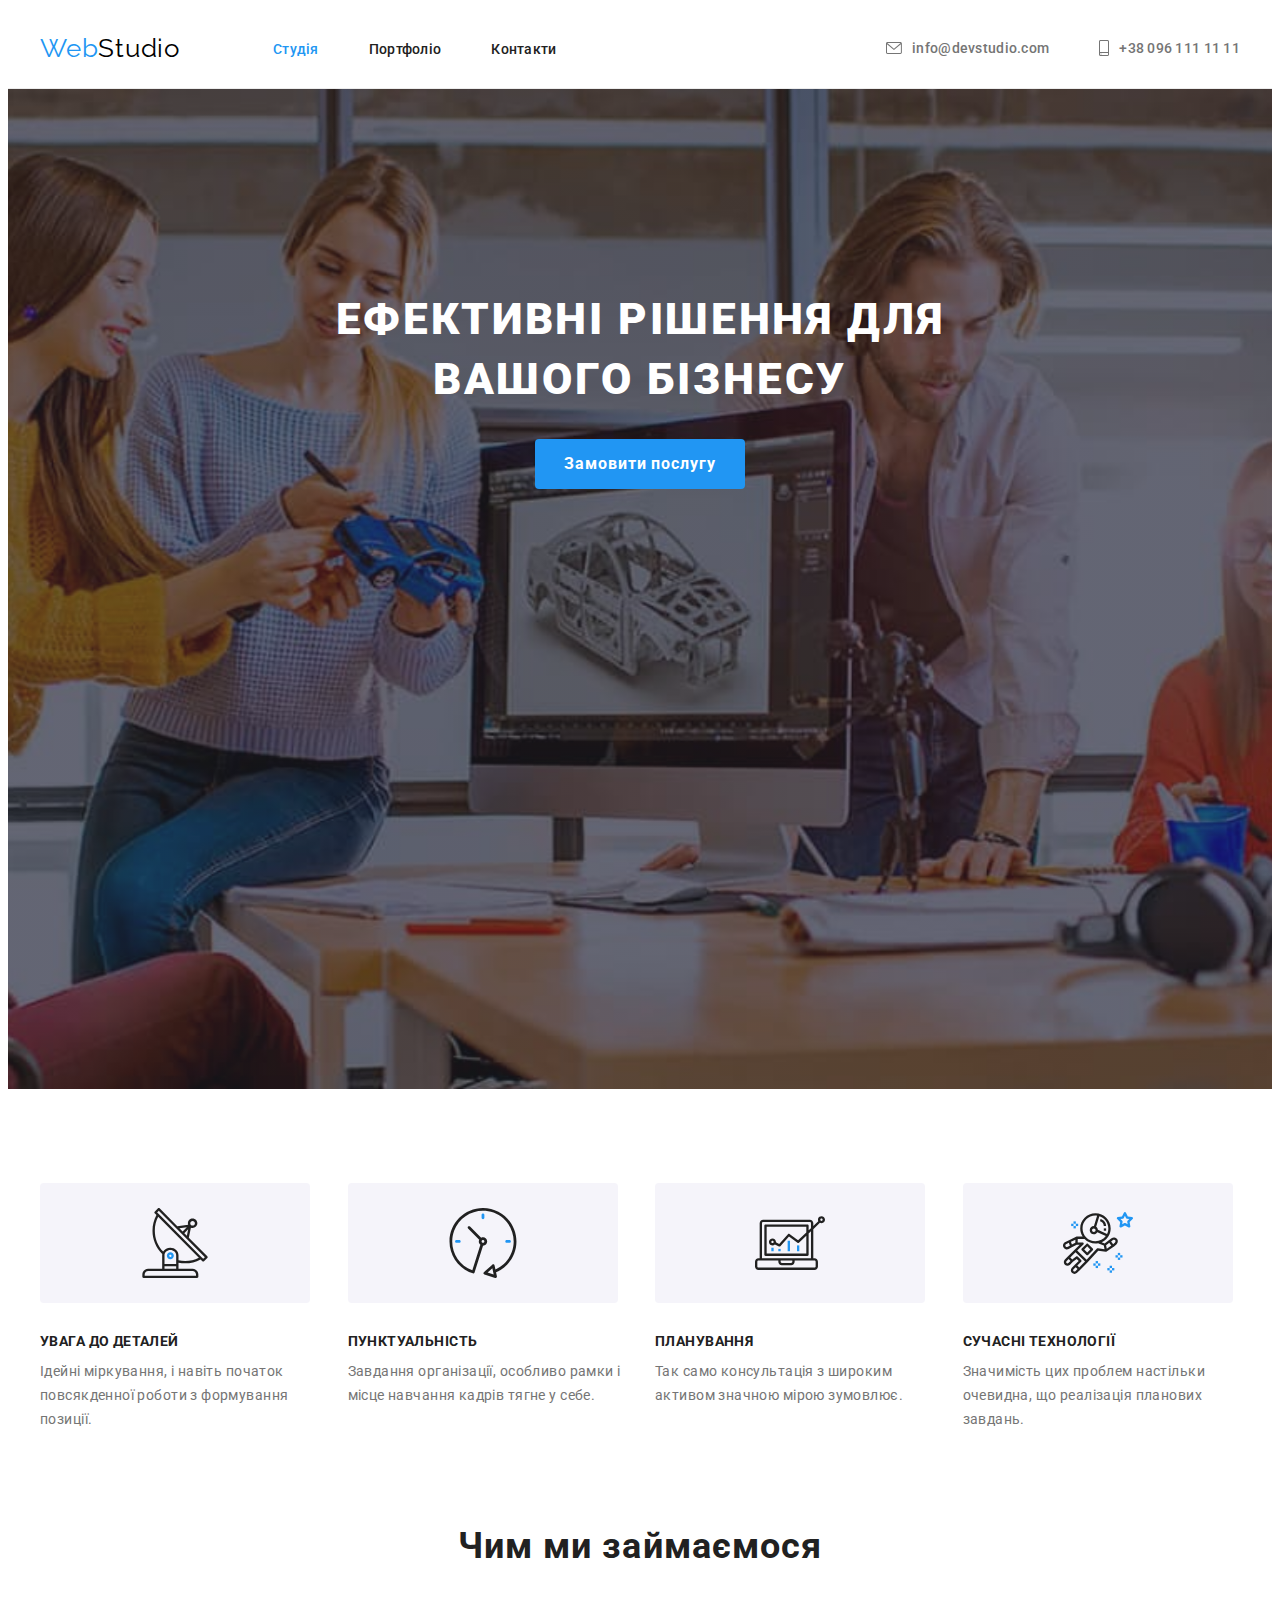
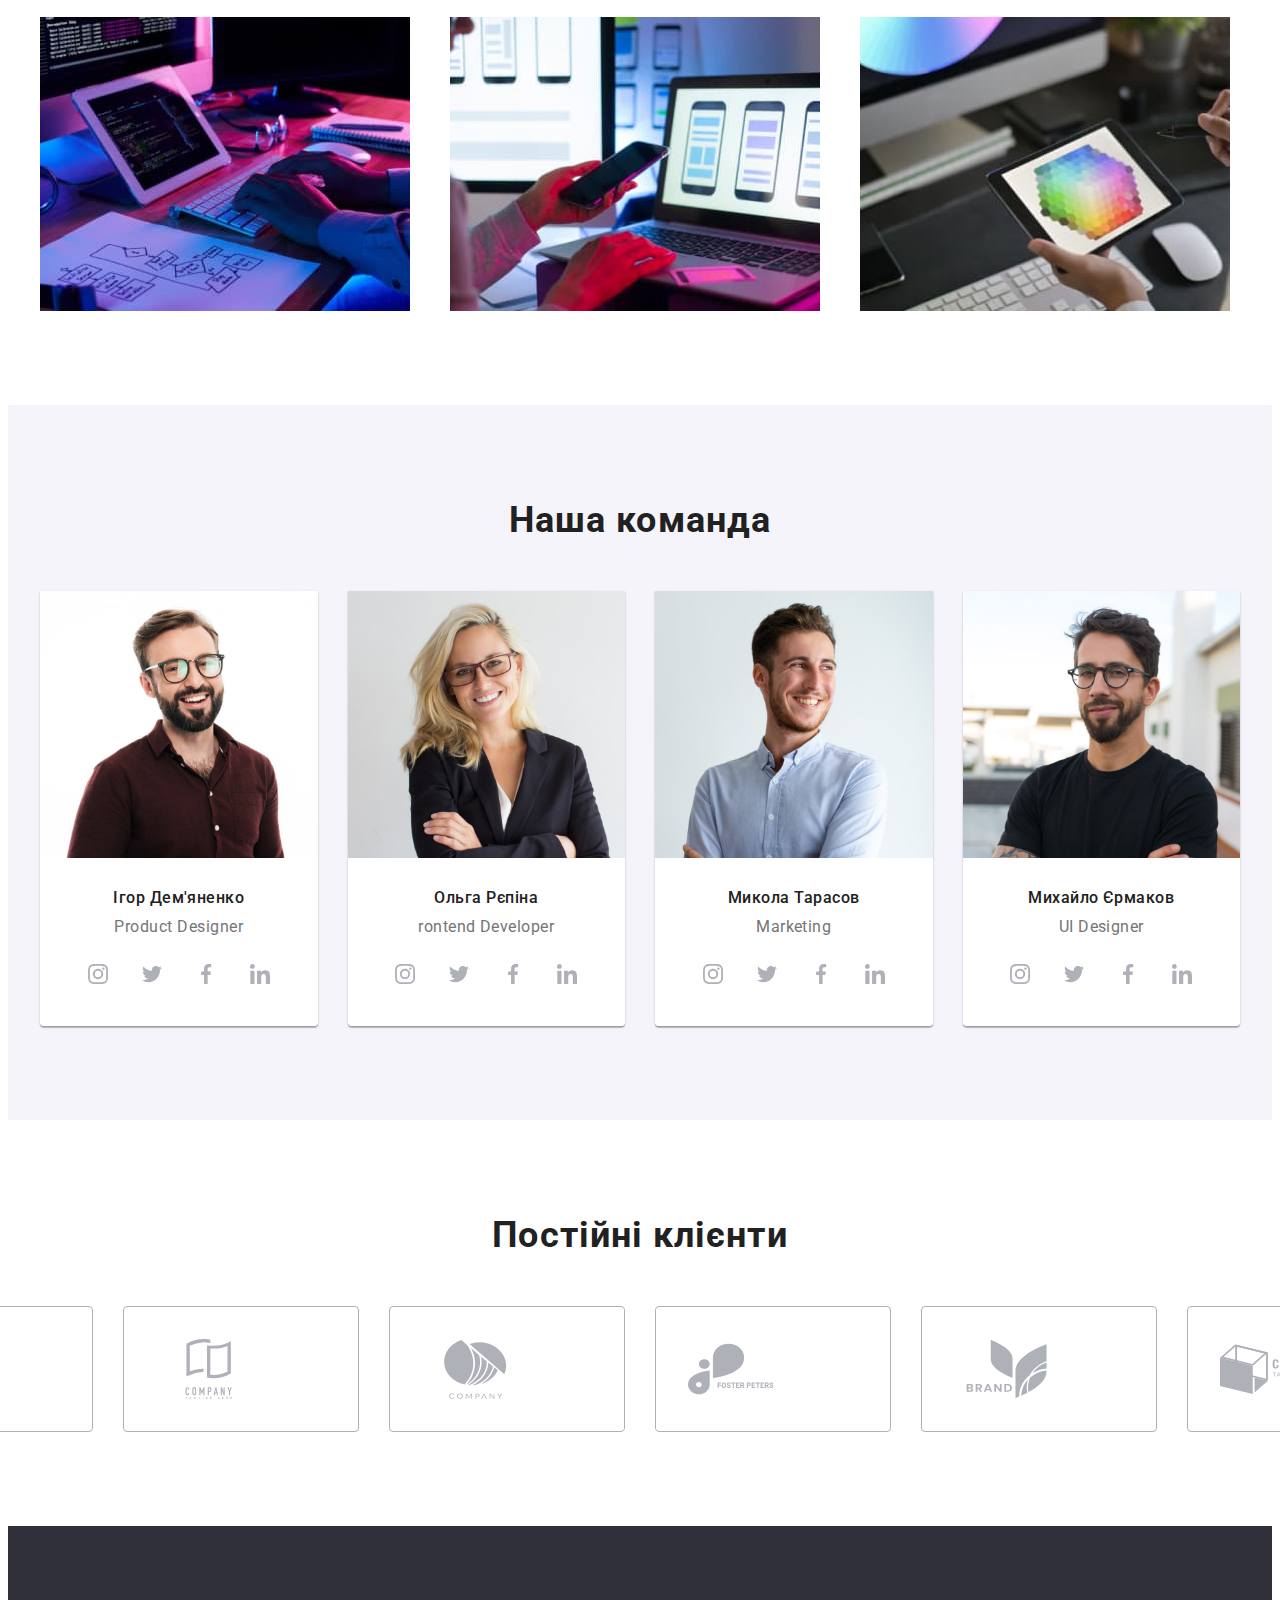
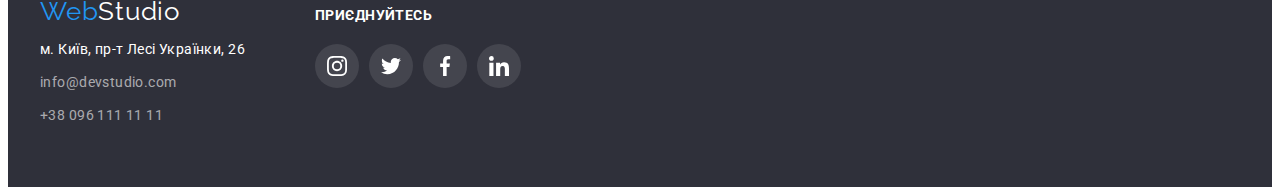
==== index.html @ 48b32992 "Копіювання 4 роботи" ====
<!DOCTYPE html>
<html lang="uk">
<head>
    <meta charset="UTF-8">
    <meta http-equiv="X-UA-Compatible" content="IE=edge">
    <meta name="viewport" content="width=device-width, initial-scale=1.0">
    <title>goit-markup-hw-01</title>
    <link rel="preconnect" href="https://fonts.googleapis.com">
    <link rel="preconnect" href="https://fonts.gstatic.com" crossorigin>
    <link href="https://fonts.googleapis.com/css2?family=Raleway:wght@700&family=Roboto:wght@400;500;700;900&display=swap"
        rel="stylesheet">
    <link rel="stylesheet" href="https://cdnjs.cloudflare.com/ajax/libs/modern-normalize/1.1.0/modern-normalize.min.css"
        integrity="sha512-wpPYUAdjBVSE4KJnH1VR1HeZfpl1ub8YT/NKx4PuQ5NmX2tKuGu6U/JRp5y+Y8XG2tV+wKQpNHVUX03MfMFn9Q=="
        crossorigin="anonymous" referrerpolicy="no-referrer" />
    <link rel="stylesheet" href="./css/styles.css" />
</head>
<body>
    <header class="header">
        <div class="container header-container">
            <a href="./index.html" class="logo-link link"><span class="web">Web</span>Studio</a>
            <nav class="navigation">
                <ul class="header-nav ul">
                    <li class="header-nav-list">
                        <a href="./index.html" class="nav-link link current">Студія</a></li>
                    <li class="header-nav-list">
                        <a href="./portfolio.html" class="nav-link link ">Портфоліо</a></li>
                    <li class="header-nav-list">
                        <a href="#"class="nav-link link">Контакти</a></li>
                </ul>
            </nav>
                <ul class="header-contacts ul">
                    <li class="header-contacts-list">
                        <a href=" mailto:info@devstudio.com" class="header-mail link">
                            <svg class="icon-mail" width="16" height="12" >
                                <use href="./images/icons.svg#icon-envelope"></use>
                            </svg>
                        info@devstudio.com
                        </a>
                    </li>
                    <li class="header-contacts-list">
                        <a href=" tel:+380961111111" class="header-tel link">
                            <svg class="icon-tel" width="10" height="16">
                                <use href="./images/icons.svg#icon-smartphone"></use>
                            </svg>
                        +38 096 111 11 11
                        </a>
                    </li>
                </ul>
        </div>
    </header>
<main>
    <section class="section hero">
            <div class="container section-container">
                <h1 class="section-title">Ефективні рішення для <br/> вашого бізнесу</h1>
                <button type="button" class="section-btn btn">Замовити послугу</button>
            </section>
    <section class="about section">
            <div class="container about-container">
                <ul class="about-list ul" >
                    <li  class="about-list-item icon-antena">
                        <h3 class="about-title">УВАГА ДО ДЕТАЛЕЙ</h3>
                        <p class="about-sutitle">Ідейні міркування, і навіть початок повсякденної роботи з формування позиції.</p>
                    </li>
                    <li class="about-list-item icon-clock"> 
                        <h3 class="about-title">ПУНКТУАЛЬНІСТЬ</h3>
                        <p class="about-sutitle">Завдання організації, особливо рамки і місце навчання кадрів тягне у себе.</p>
                    </li>
                    <li class="about-list-item icon-diagrama">
                        <h3 class="about-title">ПЛАНУВАННЯ</h3>
                        <p class="about-sutitle">Так само консультація з широким активом значною мірою зумовлює.</p>
                    </li>
                    <li class="about-list-item icon-astronaut">
                        <h3 class="about-title">СУЧАСНІ ТЕХНОЛОГІЇ</h3>
                        <p class="about-sutitle">Значимість цих проблем настільки очевидна, що реалізація планових завдань.</p>
                    </li>
                </ul>
            </div>
    </section>
    <section class="aside ">
        <div class="container aside-container">
            <h3 class="aside-title">Чим ми займаємося</h3>
            <ul class="aside-list ul">
                <li class="aside-list-item">
                     <img src="./images/img1.jpg" alt="чоловік набирає код" width="370">
                </li>
                <li class="aside-list-item">
                    <img src="./images/img2.jpg" alt="жінка тримає в руках телефон та працює на комп'ютері" width="370">
                </li>
                <li class="aside-list-item">
                    <img src="./images/img3.jpg" alt="планшет на якому зображена діаграма" width="370">
                </li>
            </ul>
        </div>
    </section>
    <section class="team section">
        <div class="container team-container">
            <h2 class="aside-title">Наша команда</h2>
            <ul class="team-list ul">
                <li class="team-item">
                    <img src="./images/igor.jpg" alt="чоловік з бородою в окулярах" width="370">
                    <div class="team-project">
                        <h3 class="team-item-title">Ігор Дем'яненко</h3>
                        <p class="team-item-sutitle">Product Designer</p>
                        <ul class="team-social-list">
                            <li class="social-list-item">
                                <a class="social-list-link"  href="#">
                                    <svg class="team-social-icon" width="20" height="20">
                                        <use href="./images/icons.svg#icon-instagram-2"></use>
                                    </svg>
                                </a>
                            </li>
                            <li class="social-list-item">
                                <a class="social-list-link" href="#">
                                    <svg class="team-social-icon" width="20" height="20">
                                        <use href="./images/icons.svg#icon-twitter-1"></use>
                                    </svg>
                                </a>
                            </li>
                            <li class="social-list-item">
                                <a class="social-list-link" href="#">
                                    <svg class="team-social-icon" width="20" height="20">
                                        <use href="./images/icons.svg#icon-facebook-1"></use>
                                    </svg>
                                </a>
                            </li>
                            <li class="social-list-item">
                                <a class="social-list-link" href="#">
                                    <svg class="team-social-icon" width="20" height="20">
                                        <use href="./images/icons.svg#icon-linkedin-1"></use>
                                    </svg>
                                </a>
                            </li>
                        </ul>
                    </div>
                </li>
                <li class="team-item">
                    <img src="./images/olga.jpg" alt="жінка в окулярах" width="370">
                    <div class="team-project">
                        <h3 class="team-item-title">Ольга Рєпіна</h3>
                        <p class="team-item-sutitle">rontend Developer</p>
                        <ul class="team-social-list">
                            <li class="social-list-item">
                                <a class="social-list-link" href="#">
                                    <svg class="team-social-icon" width="20" height="20">
                                        <use href="./images/icons.svg#icon-instagram-2"></use>
                                    </svg>
                                </a>
                            </li>
                            <li class="social-list-item">
                                <a class="social-list-link" href="#">
                                    <svg class="team-social-icon" width="20" height="20">
                                        <use href="./images/icons.svg#icon-twitter-1"></use>
                                    </svg>
                                </a>
                            </li>
                            <li class="social-list-item">
                                <a class="social-list-link" href="#">
                                    <svg class="team-social-icon" width="20" height="20">
                                        <use href="./images/icons.svg#icon-facebook-1"></use>
                                    </svg>
                                </a>
                            </li>
                            <li class="social-list-item">
                                <a class="social-list-link" href="#">
                                    <svg class="team-social-icon" width="20" height="20">
                                        <use href="./images/icons.svg#icon-linkedin-1"></use>
                                    </svg>
                                </a>
                            </li>
                        </ul>
                    </div>
                </li>
                <li class="team-item">
                    <img src="./images/mykola.jpg" alt="чоловік в світлій рубашці" width="370">
                    <div class="team-project">
                        <h3 class="team-item-title">Микола Тарасов</h3>
                        <p class="team-item-sutitle">Marketing</p>
                        <ul class="team-social-list">
                            <li class="social-list-item">
                                <a class="social-list-link" href="#">
                                    <svg class="team-social-icon" width="20" height="20">
                                        <use href="./images/icons.svg#icon-instagram-2"></use>
                                    </svg>
                                </a>
                            </li>
                            <li class="social-list-item">
                                <a class="social-list-link" href="#">
                                    <svg class="team-social-icon" width="20" height="20">
                                        <use href="./images/icons.svg#icon-twitter-1"></use>
                                    </svg>
                                </a>
                            </li>
                            <li class="social-list-item">
                                <a class="social-list-link" href="#">
                                    <svg class="team-social-icon" width="20" height="20">
                                        <use href="./images/icons.svg#icon-facebook-1"></use>
                                    </svg>
                                </a>
                            </li>
                            <li class="social-list-item">
                                <a class="social-list-link" href="#">
                                    <svg class="team-social-icon" width="20" height="20">
                                        <use href="./images/icons.svg#icon-linkedin-1"></use>
                                    </svg>
                                </a>
                            </li>
                        </ul>
                    </div>
                </li>
                <li class="team-item">
                    <img src="./images/myhailo.jpg" alt="чоловік в темній футболціз бородою в окулярах" width="370">
                    <div class="team-project">
                        <h3 class="team-item-title">Михайло Єрмаков</h3>
                        <p class="team-item-sutitle">UI Designer</p>
                        <ul class="team-social-list">
                            <li class="social-list-item">
                                <a class="social-list-link" href="#">
                                    <svg class="team-social-icon" width="20" height="20">
                                        <use href="./images/icons.svg#icon-instagram-2"></use>
                                    </svg>
                                </a>
                            </li>
                            <li class="social-list-item">
                                <a class="social-list-link" href="#">
                                    <svg class="team-social-icon" width="20" height="20">
                                        <use href="./images/icons.svg#icon-twitter-1"></use>
                                    </svg>
                                </a>
                            </li>
                            <li class="social-list-item">
                                <a class="social-list-link" href="#">
                                    <svg class="team-social-icon" width="20" height="20">
                                        <use href="./images/icons.svg#icon-facebook-1"></use>
                                    </svg>
                                </a>
                            </li>
                            <li class="social-list-item">
                                <a class="social-list-link" href="#">
                                    <svg class="team-social-icon" width="20" height="20">
                                        <use href="./images/icons.svg#icon-linkedin-1"></use>
                                    </svg>
                                </a>
                            </li>
                        </ul>
                    </div>
                </li>
            </ul>
        </div>
    </section>
    <section class="clients section">
        <div class="container clients-container">
            <h2 class="clients-title aside-title">Постійні клієнти</h2>
            <ul class="clients-list ul">
                <li class="clients-list-item">
                    <a class="clients-link" href="#">
                        <svg class="clients-icon" width="106" height="60">
                            <use href="./images/icons.svg#icon-client1"></use>
                        </svg>
                    </a>
                </li>
                <li class="clients-list-item">
                    <a class="clients-link" href="#">
                        <svg class="clients-icon" width="106" height="60">
                            <use href="./images/icons.svg#icon-client2"></use>
                        </svg>
                    </a>
                </li>
                <li class="clients-list-item">
                    <a class="clients-link" href="#">
                        <svg class="clients-icon" width="106" height="60">
                            <use href="./images/icons.svg#icon-client3"></use>
                        </svg>
                    </a>
                </li>
                <li class="clients-list-item">
                    <a class="clients-link" href="#">
                        <svg class="clients-icon" width="106" height="60">
                            <use href="./images/icons.svg#icon-client4"></use>
                        </svg>
                    </a>
                </li>
                <li class="clients-list-item">
                    <a class="clients-link" href="#">
                        <svg class="clients-icon" width="106" height="60">
                            <use href="./images/icons.svg#icon-client5"></use>
                        </svg>
                    </a>
                </li>
                <li class="clients-list-item">
                    <a class="clients-link" href="#">
                        <svg class="clients-icon" width="106" height="60">
                            <use href="./images/icons.svg#icon-client6"></use>
                        </svg>
                    </a>
                </li>
            </ul>
        </div>
    </section>
    </main>
    <footer class="footer ">
        <div class="container">
            <div class="footer-container">
                <a href="./index.html" class="logo-footer-link link"><span class="web">Web</span>Studio</a>
                    <address class="address">
                        <ul class="address-list ul">
                            <li class="address-list-item">
                                <a class="address-link link" href="https://goo.gl/maps/7Ttrmz1NtePC2R1u5" target="_blank" rel="nooper noreffere">м. Київ, пр-т Лесі Українки, 26</a>
                            </li>
                            <li class="address-list-item">
                                <a class="contact-link link" href="mailto:info@devstudio.com">info@devstudio.com</a>
                            </li>
                            <li class="address-list-item">
                                <a class="contact-link link" href="tel:+380961111111">+38 096 111 11 11</a>
                            </li>
                        </ul> 
                    </address> 
            </div>
            <div class="footer-social-container">
                <span class="footer-title">ПРИЄДНУЙТЕСЬ</span>
                <ul class="footer-social-list">
                    <li class="footer-list-item">
                        <a class="footer-social-link" href="#">
                            <svg class="team-social-icon" width="20" height="20">
                                <use href="./images/icons.svg#icon-instagram-2"></use>
                            </svg>
                        </a>
                    </li>
                    <li class="footer-list-item">
                        <a class="footer-social-link" href="#">
                            <svg class="team-social-icon" width="20" height="20">
                                <use href="./images/icons.svg#icon-twitter-1"></use>
                            </svg>
                        </a>
                    </li>
                    <li class="footer-list-item">
                        <a class="footer-social-link" href="#">
                            <svg class="team-social-icon" width="20" height="20">
                                <use href="./images/icons.svg#icon-facebook-1"></use>
                            </svg>
                        </a>
                    </li>
                    <li class="footer-list-item">
                        <a class="footer-social-link" href="#">
                            <svg class="team-social-icon" width="20" height="20">
                                <use href="./images/icons.svg#icon-linkedin-1"></use>
                            </svg>
                        </a>
                    </li>
                </ul>
            </div>
        </div>
    </footer>
</body>
</html>
---- css/styles.css ----
body{
    font-family: 'Raleway', sans-serif;
    font-family: 'Roboto', sans-serif;
    background-color: var(--white);
    color: var(--main-text-color);
}
:root { 
--main-text-color: #212121;
--secondary-text-color: #757575;
--accent: #2196F3;
--white: #ffffff; 
--black: #000000;
--team-section-color:#F5F4FA;
--section-color: #2F303A;
--btn-color: #F5F4FA;
--footer-background-color:#2F303A;
--border-project-color: #EEEEEE;
--border-header:#ECECEC;
--soc-link-team: #AFB1B8;
}

h1,
h2,
h3,
h4,
h5,
h6, 
p{
  margin: 0;
}

ul{
  list-style: none;
  margin: 0;
  padding: 0;
}

address{
  font-style: normal;
}

.container {
width: 1200px;
padding-left: 15px;
padding-right: 15px;
margin: 0 auto;
}

img {
  display: block;
  max-width: 100%;
  height: auto;
}

.section {
  padding: 94px 0;
}

/* studio styles */
/* ------------------------header styles------------------------------ */

.header{
background: var(--white);
border-bottom: 1px solid var(--border-header);
}

.logo-link{
font-family: Raleway;
color: var(--black);
font-size: 26px;
line-height: calc(31/26);
letter-spacing: 0.03em;
margin-right: 93px;
}

.web{
  color: var(--accent);
}

.link{
  text-decoration: none;
}

.btn{
  cursor: pointer;
  font-family: inherit;
  display: block;
  margin: auto;
} 

.header-container{
  display: flex;
  align-items: center;
  height: 80px; 
}

.navigation{
  margin-right: auto;
}


.nav-link.current{
  color: var(--accent);
}

.header-nav, .header-contacts {
  left: 0px;
  top: 0px;
  display: flex;
  gap: 50px;
}

.nav-link {
  font-weight: 500;
  font-size: 14px;
  line-height: calc(16/14);
  letter-spacing: 0.02em;
  color: var(--main-text-colo);
}

.header-mail, .header-tel {
  font-weight: 500;
  font-size: 14px;
  line-height: calc(16/14);
  letter-spacing: 0.02em;
  color: var(--secondary-text-color);
  display: flex;
  padding-top: 32px;
  padding-bottom: 32px;
  align-items: center;
  gap: 10px;
}

.icon-mail, .icon-tel{
  fill: currentColor;
}

.nav-link:hover,
.nav-link:focus, 
.header-mail:hover, 
.header-mail:focus, 
.header-tel:hover, 
.header-tel:focus {
  color: var(--accent);
}

/* ------------------------hero styles------------------------------ */


.hero{
height: 600px;
background-color: var(--section-color);
background-image: linear-gradient(
  rgba(47, 48, 58, 0.4),
  rgba(47, 48, 58, 0.4)), 
  url('../images/hero.jpg');
background-repeat: no-repeat;
background-color: #C4C4C4;
background-position: center;
text-align: center;
padding-top: 200px;
padding-bottom: 200px; 
background-size: cover;
max-width: 1600px;
margin-left: auto;
margin-right: auto;
}

.section-title {
  width: 696px;
  margin: 0 auto 30px auto;
  margin-bottom: 30px;
  font-weight: 900;
  font-size: 44px;
  line-height: calc(60/44);
  text-align: center;
  letter-spacing: 0.06em;
  text-transform: uppercase;
  color: var(--white);  
}

.section-btn {
  font-weight: 700;
  font-size: 16px;
  line-height: calc(30/16);
  align-items: center;
  text-align: center;
  letter-spacing: 0.06em;
  background: var(--accent);
  border-radius: 4px;
  border: none;
  color: var(--white);
  margin-top: 30px;
  padding: 10px 29px;
}
.section-btn:hover,
.section-btn:focus{
  background: var(--accent);
  color: var(--black);
}
/* ------------------------about styles------------------------------ */

.about-container{
  display: flex;
}

.about{
  padding: 94px 0;
}

.about-list{
  display: flex;
  gap: 30px;
}

.about-list-item{
  flex-basis: calc((100% - 90px) / 4);
}

.about-list-item::before{
  display: block;
  content: "";
  width: 270px;
  height: 120px;
  background-size: 70px 70px;
  background-repeat: no-repeat;
  background-position: center;
  background-color: #F5F4FA;
  margin-bottom: 30px;
  border-radius: 4px;
}

.icon-antena::before{
  background-image: url(../images/antena.svg);
}

.icon-clock::before{
  background-image: url(../images/clock.svg);
}

.icon-diagrama::before{
  background-image: url(../images/diagram.svg);
}

.icon-astronaut::before{
  background-image: url(../images/astronaut.svg);
}

.about-title {
  font-size: 14px;
  line-height: calc(16/14);
  letter-spacing: 0.03em;
  text-transform: uppercase;
  color: var(--main-text-color);
  margin-bottom: 10px;
}

.about-sutitle {
  font-size: 14px;
  line-height: calc(24/14);
  letter-spacing: 0.03em;
  color: var(--secondary-text-color);
}

/* ------------------------aside styles------------------------------ */


.aside{
  padding-bottom: 94px;
}

.aside-list{
  display: flex;
  gap: 30px;
}

.aside-list-item{
flex-basis: calc((100% - 30px) / 3);
}

.aside-title {
  font-size: 36px;
  line-height: calc(42/36);
  text-align: center;
  letter-spacing: 0.03em;
  color: var(--main-text-color);
  margin-bottom: 50px;
}

/* ------------------------team styles------------------------------ */

.team {
  background: var(--team-section-color);
}

.team-list{
  display: flex;
  gap: 30px;
}

.team-item{
  flex-basis: calc((100% - 90px) / 4);
  box-shadow: 0px 1px 3px rgba(0, 0, 0, 0.12), 0px 1px 1px rgba(0, 0, 0, 0.14), 0px 2px 1px rgba(0, 0, 0, 0.2);
    border-radius: 0px 0px 4px 4px;
}

.team-project{
  background: var(--white);
  /* box-shadow: 0px 1px 3px rgba(0, 0, 0, 0.12), 0px 1px 1px rgba(0, 0, 0, 0.14), 0px 2px 1px rgba(0, 0, 0, 0.2); */
  border-radius: 0px 0px 4px 4px;
  padding-top: 30px;
  padding-bottom: 30px;
}

.team-item-title {
  font-weight: 500;
  font-size: 16px;
  line-height: calc(19/16);
  text-align: center;
  letter-spacing: 0.03em;
  color: var(--main-text-color);
  margin-bottom: 10px;
}

.team-item-sutitle {
  font-size: 16px;
  line-height: calc(19/16);
  text-align: center;
  letter-spacing: 0.03em;
  color: var(--secondary-text-color);
  margin-bottom: 16px;
}

.team-social-list{
  display: flex;
  justify-content: center;
  gap: 10px;
}

.social-list-item{
  width: 44px;
  height: 44px;
}

.social-list-link{
  display: flex;
  width: 100%;
  height: 100%;
  background-color: var(--white);
  border-radius: 50%;
  align-items: center;
  justify-content: center;
  text-decoration: none;
  color: inherit;
  color: var(--soc-link-team);
}

.team-social-icon{
  fill: currentColor; 

}

.social-list-link:hover,
.social-list-link:focus{
  cursor: pointer;
  background-color: var(--accent);
  color: var(--white);
}

/* ------------------------clients styles------------------------------ */


.clients-list {
display: flex;
gap: 30px;
justify-content: center;
}

.clients-list-item {
  flex-basis: calc((100% - 30px) / 6);
}

.clients-link {
  display: flex;
  align-items: center;
  color: #AFB1B8;
  width: 170px;
  height: 92px;
  border: 1px solid #AFB1B8;
  border-radius: 4px;
  padding: 16px 32px;
}

.clients-icon {
  fill: currentColor;
}

.clients-link:hover,
.clients-link:focus{
  border-color: var(--accent);
  color: var(--accent);
}


/* ------------------------footer styles------------------------------ */



.footer {
  background: var(--footer-background-color);
  background: var(--section-color);
  margin: 0 auto;
  padding-top: 60px;
  padding-bottom: 60px;
}

.logo-footer-link{
  font-family: Raleway;
  font-size: 26px;
  line-height: calc(31/16);
  letter-spacing: 0.03em;
  color: var(--white);
  margin-top: 10px;   
  margin-bottom: 20px;
} 


.address-list-item:not(:last-child) {
  margin-bottom: 9px;
}

.address-link{
  font-style: normal;
  font-size: 14px;
  line-height: calc(24/14);
  letter-spacing: 0.03em;
  color: var(--white);
}

.contact-link {
  font-size: 14px;
  line-height: calc(24/14);
  letter-spacing: 0.03em;
  color: rgba(255, 255, 255, 0.6);
  font-style: normal;
}

.address-link:hover, 
.address-link:focus,
.contact-link:hover,
.contact-link:focus{
  color: var(--accent);
}

.footer .container{
  display: flex;
  align-items: baseline;
}

.footer-social-container{
  margin-left: 70px;
  margin-top: 72;
}

.part-footer {
  display: flex;
}

.footer-title{
  font-weight: 700;
  font-size: 14px;
  line-height: calc(16/14);
  letter-spacing: 0.03em;
  text-transform: uppercase;
  color: var(--white);
  margin-bottom: 20px;
}

.footer-social-list{
  display: flex;
  align-items: center;
  gap: 10px;
  margin-top: 20px;
}

.footer-list-item {
  width: 44px;
  height: 44px;
}

.footer-social-link {
  display: flex;
  width: 100%;
  height: 100%;
  border-radius: 50%;
  background: rgba(255, 255, 255, 0.1);
  align-items: center;
  color: var(--white);
  justify-content: center;
  text-decoration: none;
}

.team-social-icon {
  fill: currentColor;
}

.footer-social-link:hover,
.footer-social-link:focus{
  background-color: var(--accent);
}

/* profile styles */
/* ------------------------ styles------------------------------ */

.profile{
padding-top: 94px;
padding-bottom: 94px;
margin: 0;
}

.profile-list{
display: flex;
flex-wrap: wrap;
gap: 8px;
padding-bottom: 50px;
align-items: center;
justify-content: center;
}


.visually-hidden {
  position: absolute;
  width: 1px;
  height: 1px;
  margin: -1px;
  border: 0;
  padding: 0;
  white-space: nowrap;
  clip-path: inset(100%);
  clip: rect(0 0 0 0);
  overflow: hidden;
}

.btn-portfolio {
  font-family: inherit;
  font-style: normal;
  font-weight: 500;
  font-size: 16px;
  line-height: calc(26/16);
  text-align: center;
  letter-spacing: 0.03em;
  color: var(--main-text-color);
  background: var(--btn-color);
  border-radius: 4px;
  border: none;
  cursor: pointer;
  padding: 6px 22px;
}

.btn-portfolio.current{
  background-color: var(--accent);
  color: var(--white);
}

.btn-portfolio:hover,
.btn-portfolio:focus{
  background: var(--accent);
  color: var(--btn-color);
  box-shadow: 0px 3px 1px rgba(0, 0, 0, 0.1), 0px 1px 2px rgba(0, 0, 0, 0.08), 0px 2px 2px rgba(0, 0, 0, 0.12);
}

/* ------------------------content styles------------------------------ */

.profile{
  padding-bottom: 67px;
}

.content-title {
  font-style: normal;
  font-size: 18px;
  line-height: calc(36/18);
  letter-spacing: 0.06em;
  color: var(--main-text-color);
  margin-bottom: 4px;
}

.content {
  display: flex;
  flex-wrap: wrap;
  gap: 30px;
}

.content-iten{
flex-basis: calc((100% - 60px) / 3);
}

.project{
  padding: 20px 24px;
  border: 1px solid var(--border-project-color);
  border-top: 0;
}

.content-subtitle{
  font-size: 16px;
  line-height: calc(30/16);
  letter-spacing: 0.03em;
  color: var(--secondary-text-color);
}

.content-item:hover,
.content-item:focus{
  box-shadow: 0px 1px 1px rgba(0, 0, 0, 0.12), 0px 4px 4px rgba(0, 0, 0, 0.06), 1px 4px 6px rgba(0, 0, 0, 0.16);
}
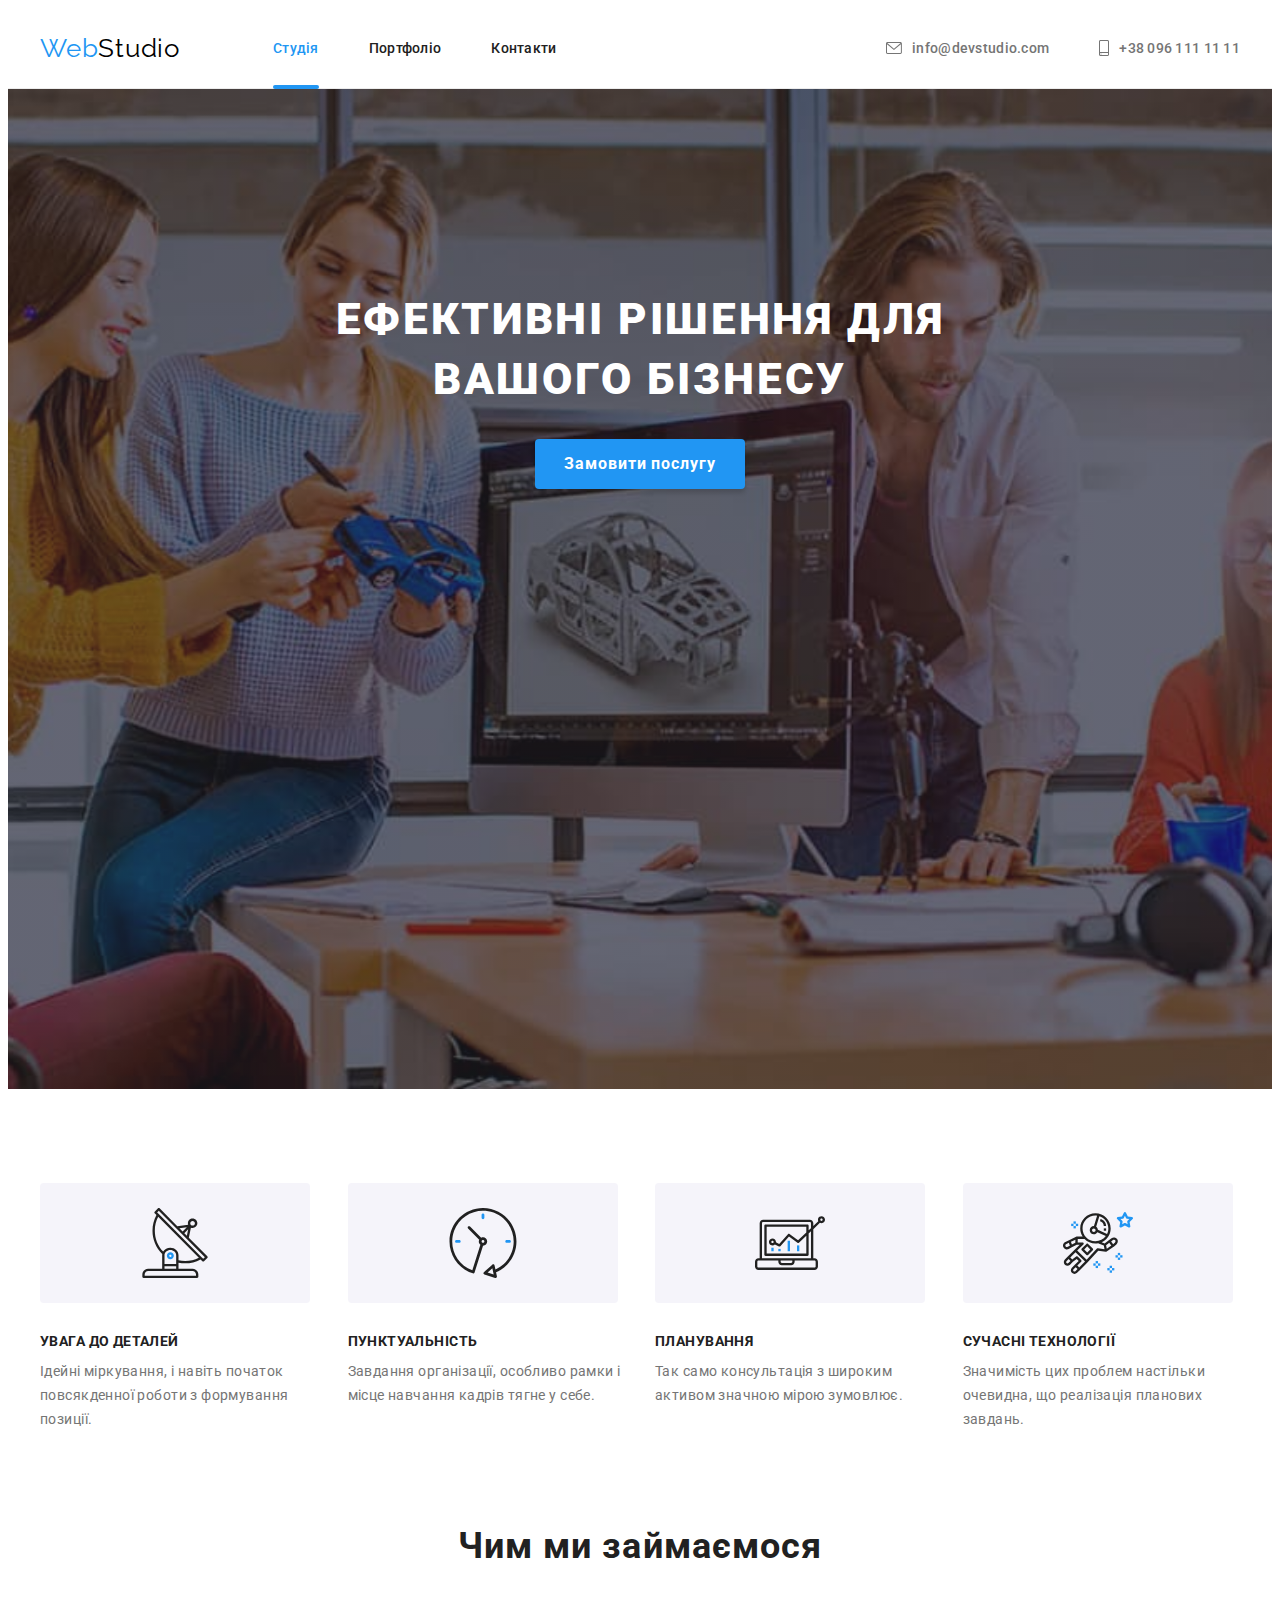
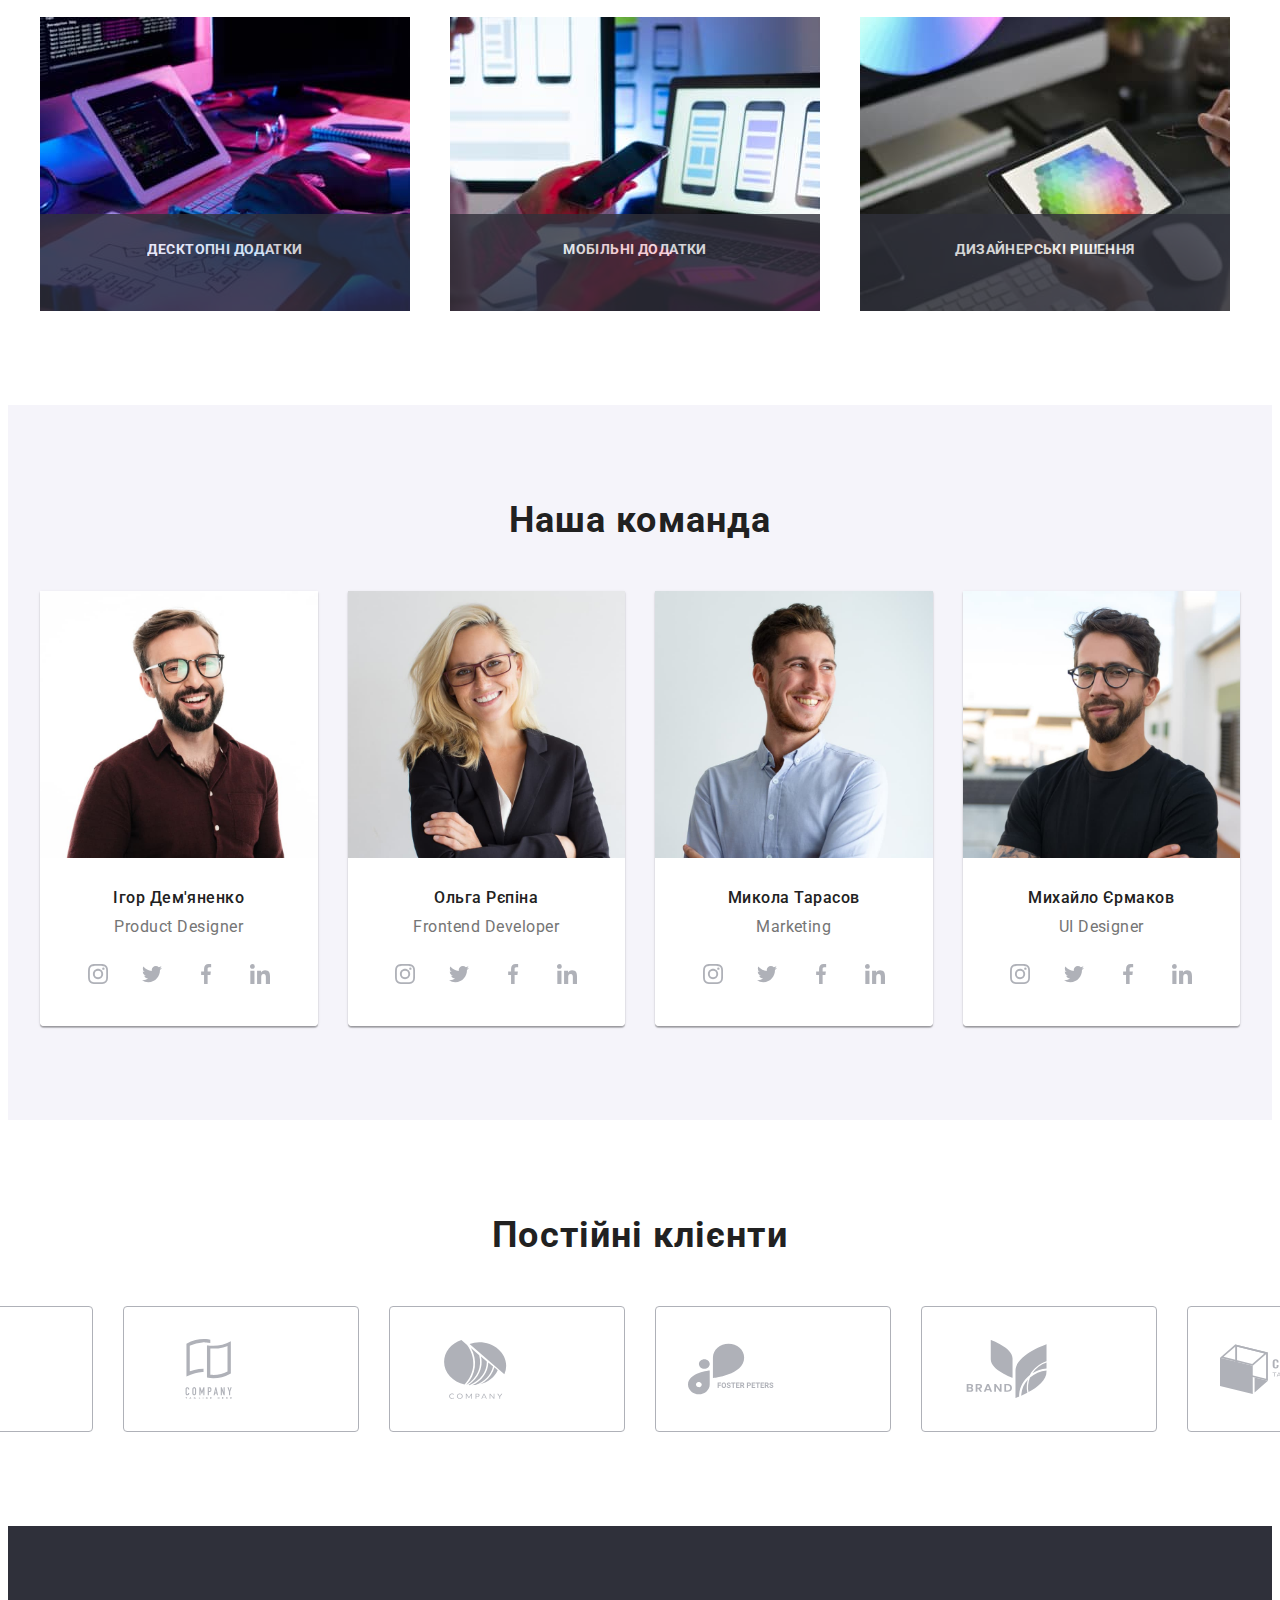
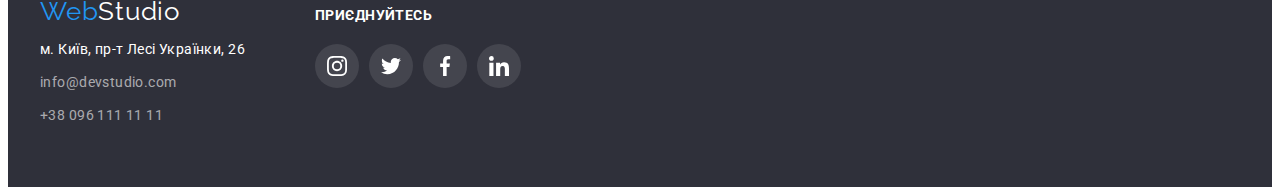
==== commit d0e32b64: "Підписи до картинок в aside" ====
--- a/index.html
+++ b/index.html
@@ -81,13 +81,28 @@
             <h3 class="aside-title">Чим ми займаємося</h3>
             <ul class="aside-list ul">
                 <li class="aside-list-item">
-                     <img src="./images/img1.jpg" alt="чоловік набирає код" width="370">
+                     <div class="work-wrap">
+                         <img src="./images/img1.jpg" alt="чоловік набирає код" width="370">
+                         <p class="work-text">
+                            Десктопні додатки
+                         </p>
+                     </div>
                 </li>
                 <li class="aside-list-item">
-                    <img src="./images/img2.jpg" alt="жінка тримає в руках телефон та працює на комп'ютері" width="370">
+                    <div class="work-wrap">
+                        <img src="./images/img2.jpg" alt="жінка тримає в руках телефон та працює на комп'ютері" width="370">
+                        <p class="work-text">
+                            Мобільні додатки
+                        </p>
+                    </div>
                 </li>
                 <li class="aside-list-item">
-                    <img src="./images/img3.jpg" alt="планшет на якому зображена діаграма" width="370">
+                    <div class="work-wrap">
+                        <img src="./images/img3.jpg" alt="планшет на якому зображена діаграма" width="370">
+                        <p class="work-text">
+                            Дизайнерські рішення
+                        </p>
+                    </div>
                 </li>
             </ul>
         </div>
@@ -137,7 +152,7 @@
                     <img src="./images/olga.jpg" alt="жінка в окулярах" width="370">
                     <div class="team-project">
                         <h3 class="team-item-title">Ольга Рєпіна</h3>
-                        <p class="team-item-sutitle">rontend Developer</p>
+                        <p class="team-item-sutitle">Frontend Developer</p>
                         <ul class="team-social-list">
                             <li class="social-list-item">
                                 <a class="social-list-link" href="#">
--- a/css/styles.css
+++ b/css/styles.css
@@ -110,12 +110,26 @@
   gap: 50px;
 }
 
-.nav-link {
+.nav-link  {
   font-weight: 500;
   font-size: 14px;
   line-height: calc(16/14);
   letter-spacing: 0.02em;
   color: var(--main-text-colo);
+  position: relative;
+  display: block;
+}
+
+.nav-link.current.link::after{
+  display: block;
+  content:'';
+  position: absolute;
+  bottom: -33px;
+  left: 0;
+  width: 100%;
+  height: 4px;
+  background-color: var(--accent);
+  border-radius: 2px;
 }
 
 .header-mail, .header-tel {
@@ -192,7 +206,9 @@
   color: var(--white);
   margin-top: 30px;
   padding: 10px 29px;
-}
+  box-shadow: 0px 4px 4px rgba(0, 0, 0, 0.15);
+}
+
 .section-btn:hover,
 .section-btn:focus{
   background: var(--accent);
@@ -287,6 +303,31 @@
   margin-bottom: 50px;
 }
 
+.work-wrap {
+  position: relative;
+}
+
+
+.work-text {
+font-weight: 700;
+font-size: 14px;
+line-height: 16px;
+text-align: center;
+letter-spacing: 0.03em;
+text-transform: uppercase;
+color: var(--white);
+padding-top: 27px;
+position: absolute;
+position: absolute;
+bottom: 0;
+left: 0;
+width: 370px;
+height: 70px;
+background-color: #2F303A;
+opacity: 0.8;
+margin: 0;
+}
+
 /* ------------------------team styles------------------------------ */
 
 .team {
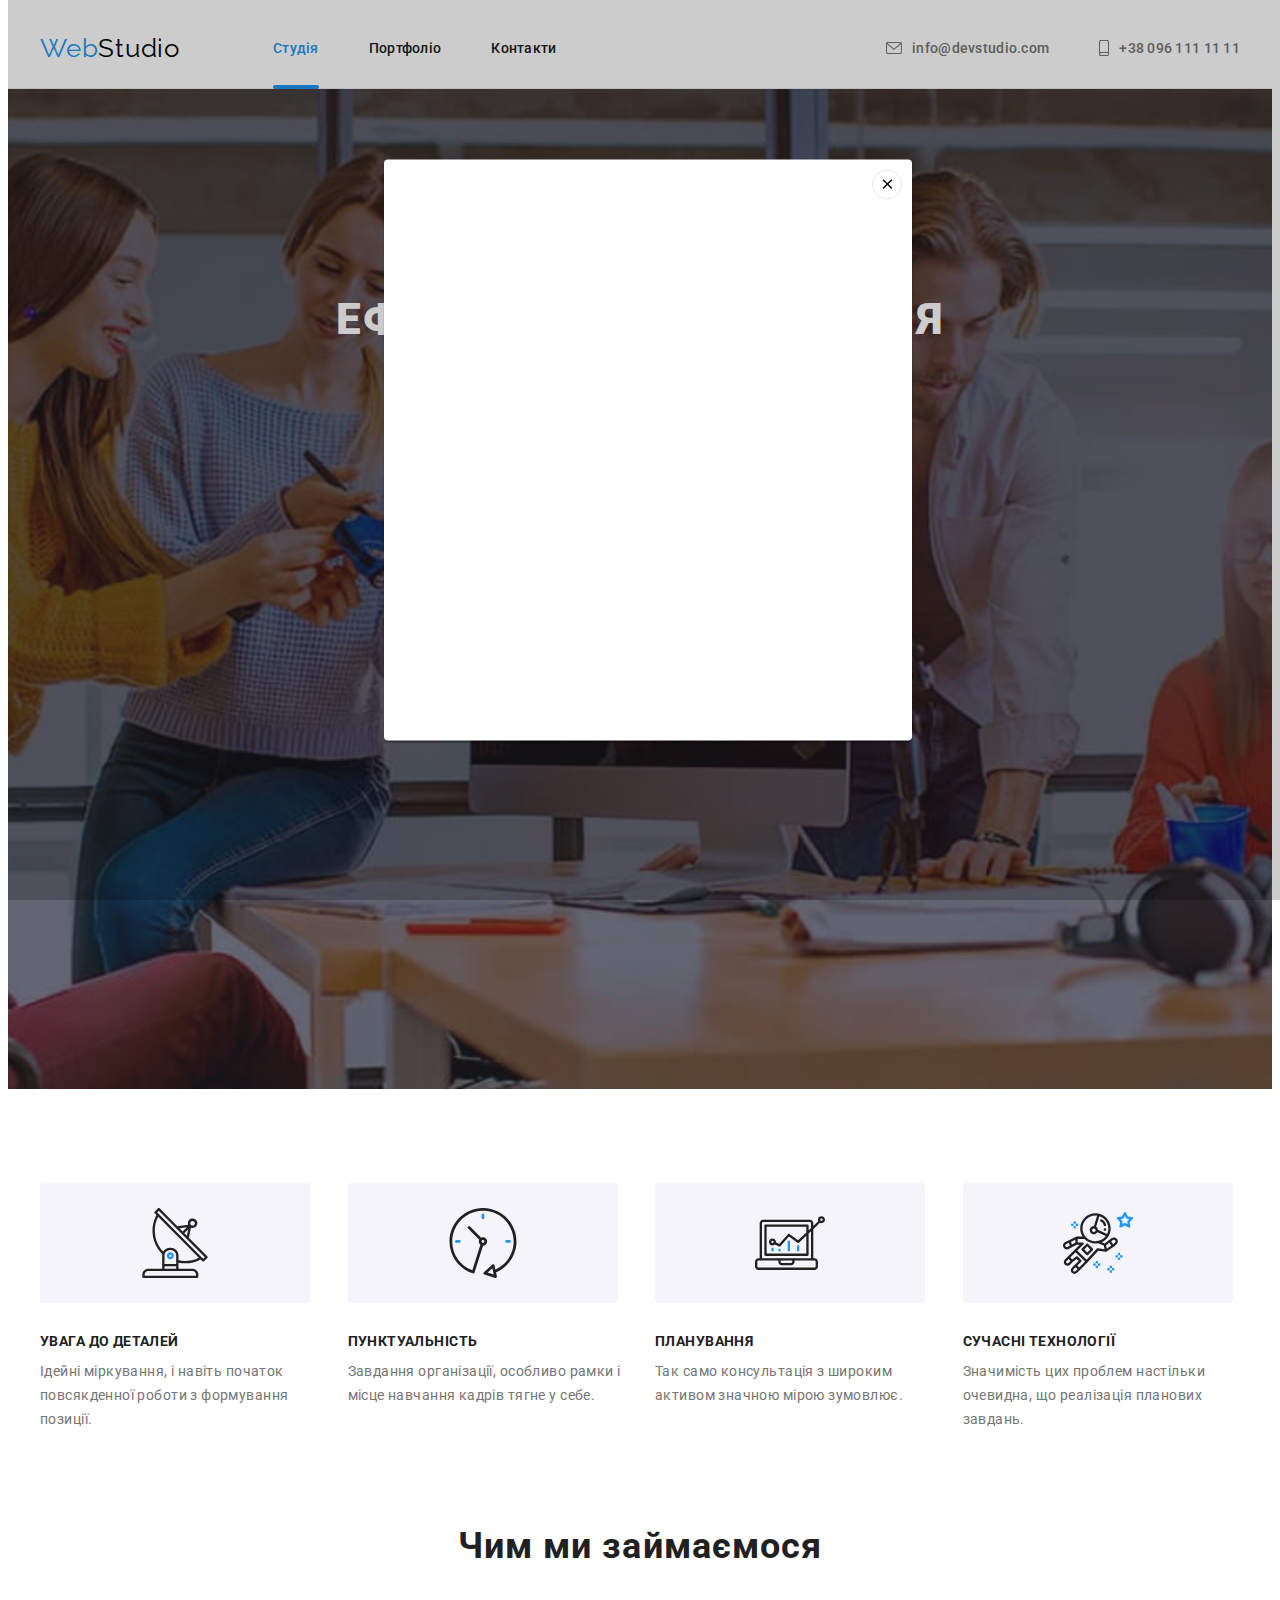
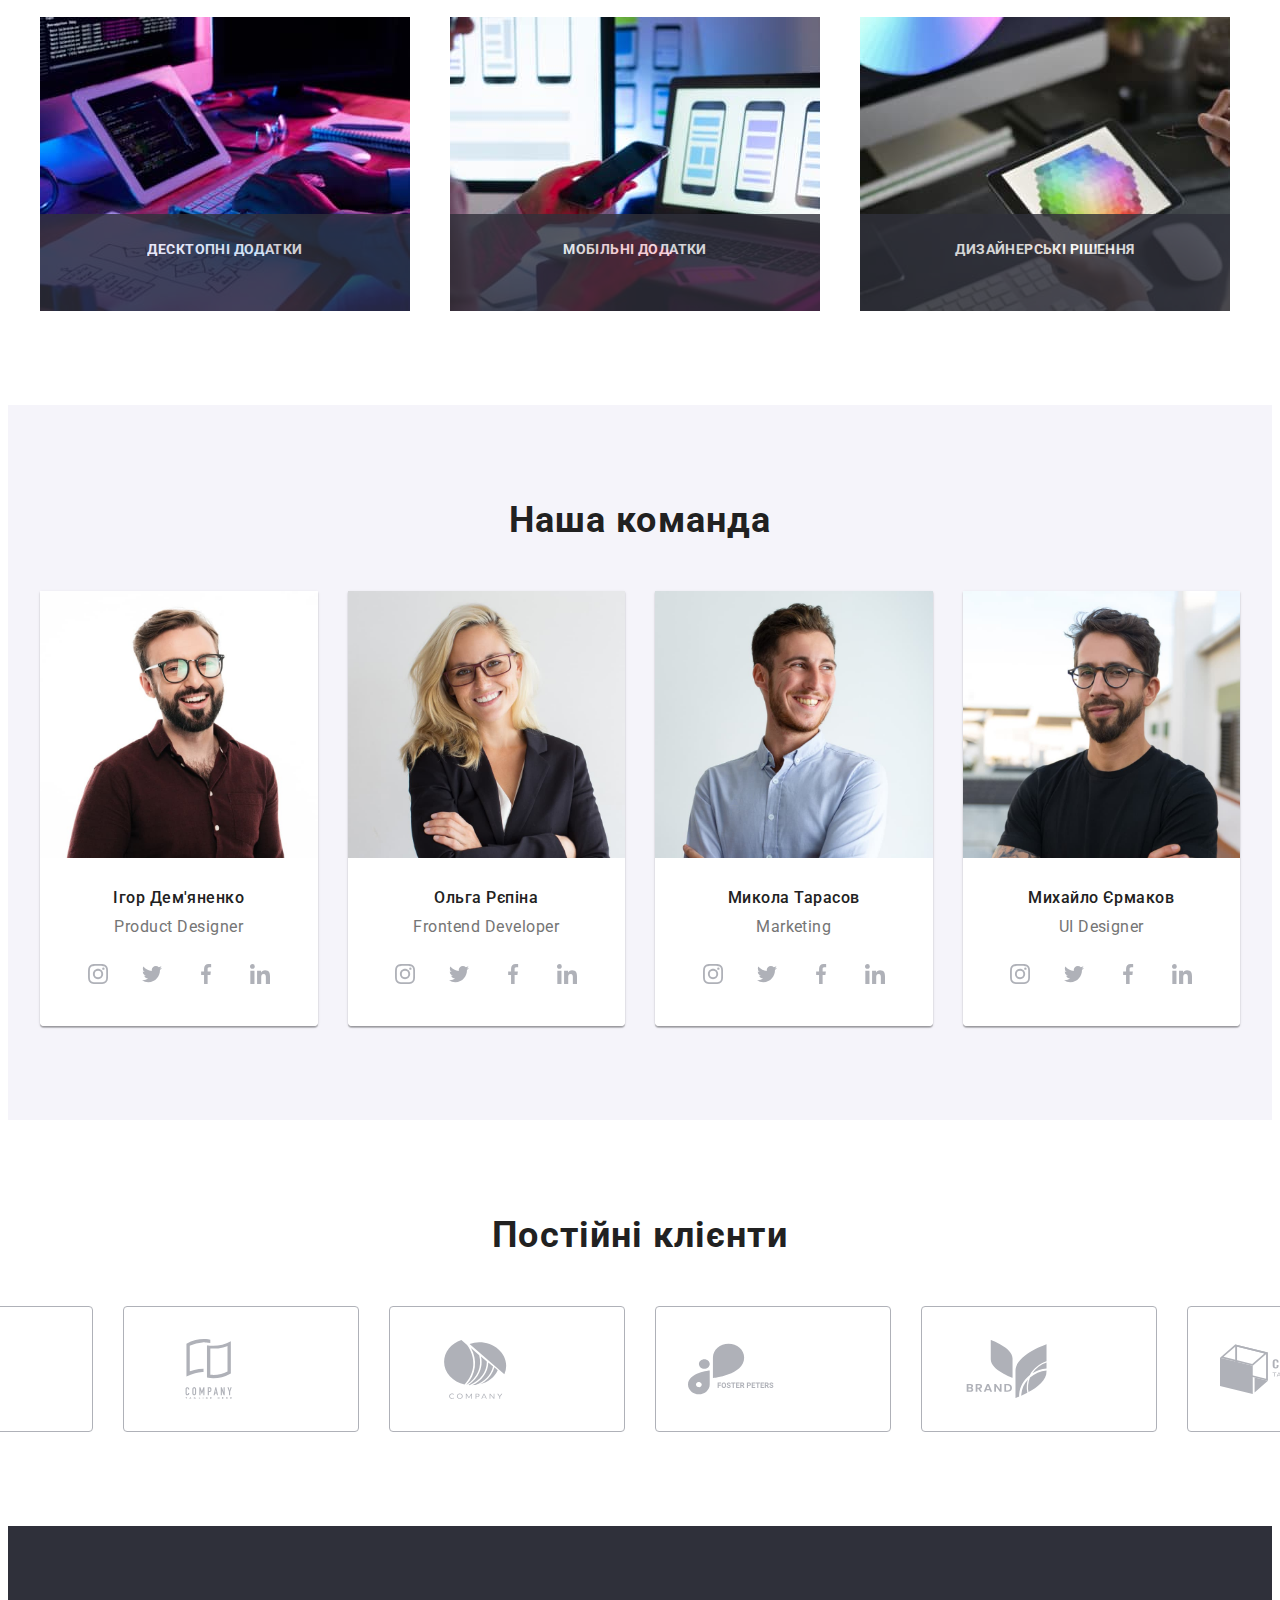
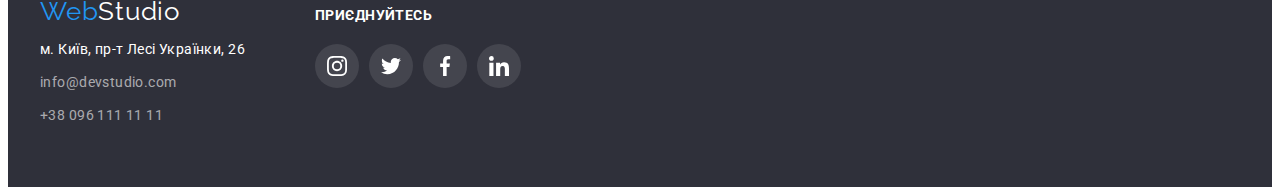
==== commit 85657ee1: "Додає модалку" ====
--- a/index.html
+++ b/index.html
@@ -52,7 +52,7 @@
     <section class="section hero">
             <div class="container section-container">
                 <h1 class="section-title">Ефективні рішення для <br/> вашого бізнесу</h1>
-                <button type="button" class="section-btn btn">Замовити послугу</button>
+                <button type="button" class="section-btn btn" data-modal-open>Замовити послугу</button>
             </section>
     <section class="about section">
             <div class="container about-container">
@@ -365,5 +365,15 @@
             </div>
         </div>
     </footer>
+    <div class="backdrop" data-modal>
+        <div class="modal"> 
+            <button type="button" class="close-dtn btn" data-modal-close>
+                <svg class="close-icon" width="18" height="18">
+                    <use href="./images/icons.svg#icon-close-black-18dp"></use>
+                </svg>
+            </button>
+        </div>
+    </div>
+    <script src="./js/modal.js"></script>
 </body>
 </html>--- a/css/styles.css
+++ b/css/styles.css
@@ -17,6 +17,9 @@
 --border-project-color: #EEEEEE;
 --border-header:#ECECEC;
 --soc-link-team: #AFB1B8;
+--aside-bck-color: #2F303A;
+--time: 250ms;
+--cubic:cubic-bezier(0.4, 0, 0.2, 1);
 }
 
 h1,
@@ -118,13 +121,14 @@
   color: var(--main-text-colo);
   position: relative;
   display: block;
+  padding: 32px 0;
 }
 
 .nav-link.current.link::after{
   display: block;
   content:'';
   position: absolute;
-  bottom: -33px;
+  bottom: -1px;
   left: 0;
   width: 100%;
   height: 4px;
@@ -307,11 +311,10 @@
   position: relative;
 }
 
-
 .work-text {
 font-weight: 700;
 font-size: 14px;
-line-height: 16px;
+line-height: calc(16/14);
 text-align: center;
 letter-spacing: 0.03em;
 text-transform: uppercase;
@@ -323,7 +326,7 @@
 left: 0;
 width: 370px;
 height: 70px;
-background-color: #2F303A;
+background-color: var(--aside-bck-color);
 opacity: 0.8;
 margin: 0;
 }
@@ -610,6 +613,44 @@
   box-shadow: 0px 3px 1px rgba(0, 0, 0, 0.1), 0px 1px 2px rgba(0, 0, 0, 0.08), 0px 2px 2px rgba(0, 0, 0, 0.12);
 }
 
+.work-link{
+box-shadow: 0px 1px 1px rgba(0, 0, 0, 0.12), 0px 4px 4px rgba(0, 0, 0, 0.06), 1px 4px 6px rgba(0, 0, 0, 0.16);
+text-decoration: none;
+}  
+
+.work-overlay {
+  position: relative;
+  overflow: hidden;
+}
+
+.work-overlay-text {
+font-weight: 400;
+font-size: 18px;
+line-height: calc(28/18);
+letter-spacing: 0.03em;
+color: var(--white);
+position: absolute;
+top: 0;
+left: 0;
+transform: translateY(100%);
+transition: transform var(--time) var(--cubic),
+opacity var(--time) var(--cubic);
+width: 100%;
+height: 100%;
+padding-top: 63px;
+padding-right: 24px;
+padding-bottom: 63px;
+padding-left: 24px;
+margin: 0;
+opacity: 0;
+background-color: rgba(33, 150, 243, 0.9);
+}
+
+.work-link:hover .work-overlay-text {
+  transform: translateY(0);
+  opacity: 1;
+}
+
 /* ------------------------content styles------------------------------ */
 
 .profile{
@@ -633,6 +674,9 @@
 
 .content-iten{
 flex-basis: calc((100% - 60px) / 3);
+border-bottom: 1px solid #EEEEEE;
+padding: 0;
+margin: 0;
 }
 
 .project{
@@ -651,4 +695,51 @@
 .content-item:hover,
 .content-item:focus{
   box-shadow: 0px 1px 1px rgba(0, 0, 0, 0.12), 0px 4px 4px rgba(0, 0, 0, 0.06), 1px 4px 6px rgba(0, 0, 0, 0.16);
+}
+
+.backdrop{
+  position: fixed;
+  width: 100%;
+  height: 100%;
+  background: rgba(0, 0, 0, 0.2);
+  top: 0;
+  transition: var(--time) var(--cubic);
+}
+
+.modal{
+  width: 528px;
+  min-height: 581px;
+  background: #FFFFFF;
+  box-shadow: 0px 1px 3px rgba(0, 0, 0, 0.12), 0px 1px 1px rgba(0, 0, 0, 0.14), 0px 2px 1px rgba(0, 0, 0, 0.2);
+  border-radius: 4px;
+  transform: translate(-50%, -50%);
+  top: 50%;
+  left: 50%;
+  position: absolute;
+}
+
+.close-dtn{
+  box-sizing: border-box;
+width: 30px;
+height: 30px;
+background: #FFFFFF;
+border: 1px solid rgba(0, 0, 0, 0.1);
+border-radius: 50%;
+display: flex;
+align-items: center;
+justify-content: center;
+background-color: transparent;
+position: absolute;
+right: 10px;
+top: 10px;
+}
+
+.is-hidden{
+  opacity: 0;
+  visibility: hidden;
+  pointer-events: none;
+}
+
+.close-icon{
+
 }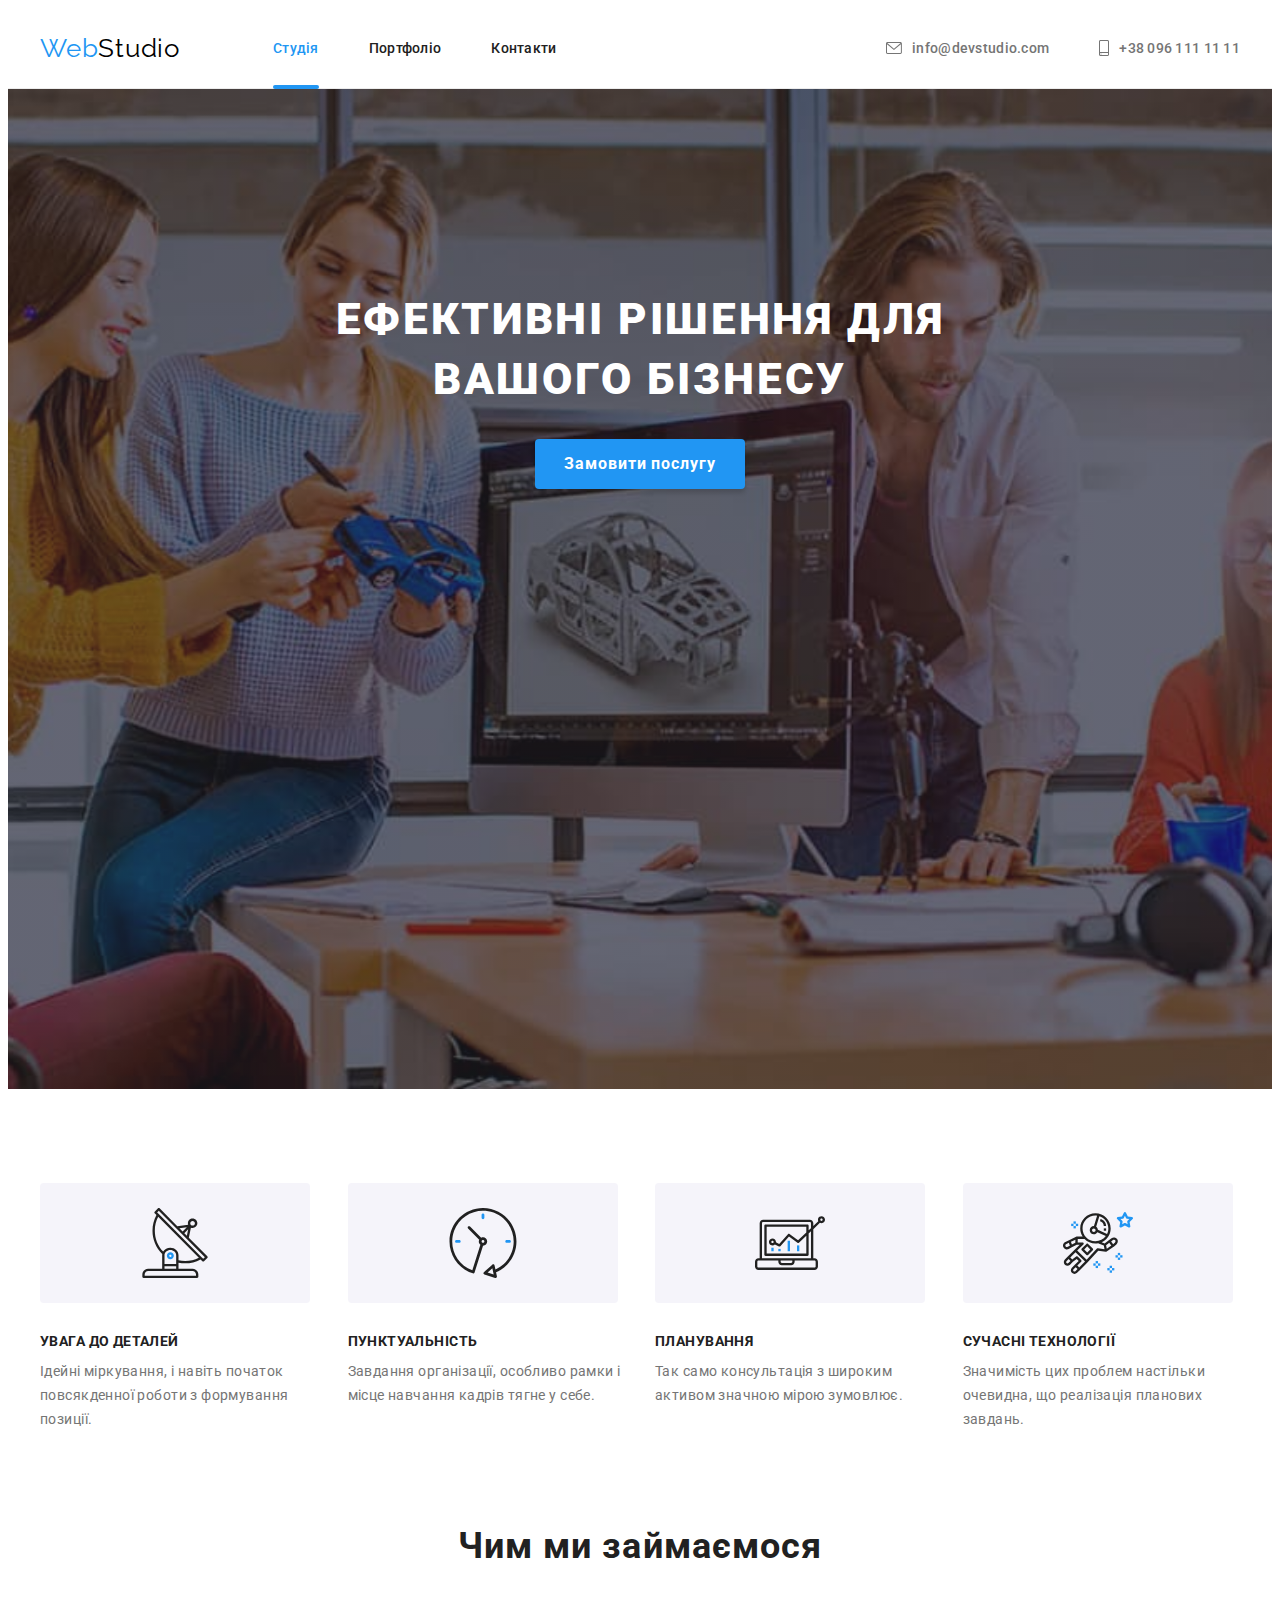
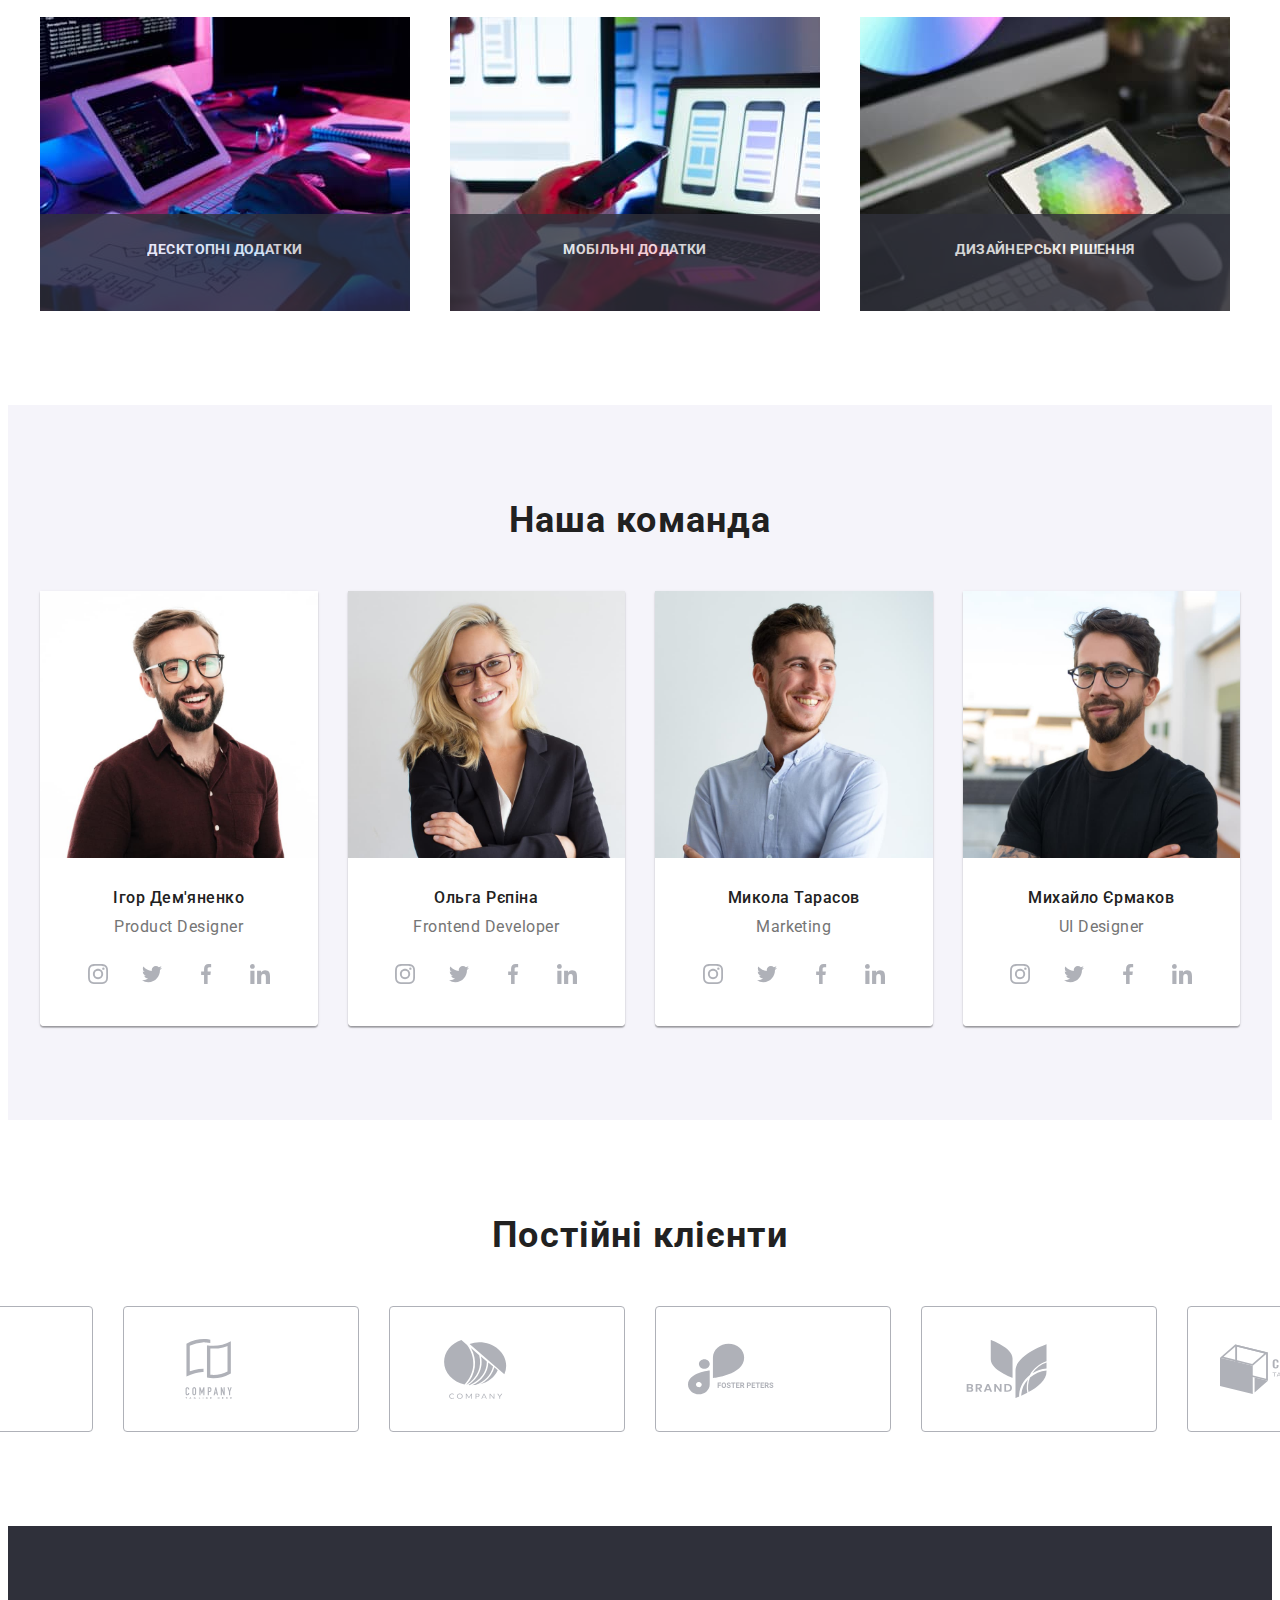
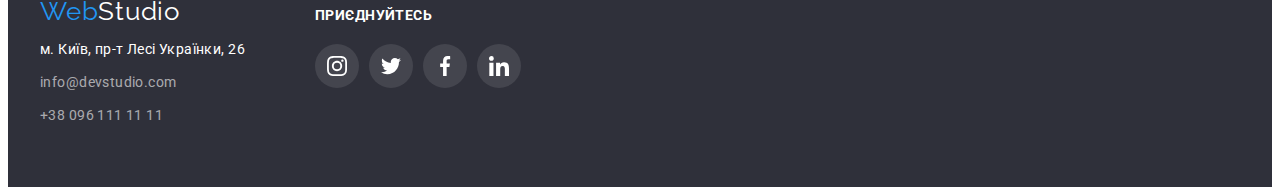
==== commit a74e8e64: "анімація модалки" ====
--- a/index.html
+++ b/index.html
@@ -365,7 +365,7 @@
             </div>
         </div>
     </footer>
-    <div class="backdrop" data-modal>
+    <div class="backdrop is-hidden"  data-modal>
         <div class="modal"> 
             <button type="button" class="close-dtn btn" data-modal-close>
                 <svg class="close-icon" width="18" height="18">
--- a/css/styles.css
+++ b/css/styles.css
@@ -703,7 +703,7 @@
   height: 100%;
   background: rgba(0, 0, 0, 0.2);
   top: 0;
-  transition: var(--time) var(--cubic);
+  transition: opacity 1000ms var(--cubic), visibility 1000ms var(--cubic);
 }
 
 .modal{
@@ -712,14 +712,19 @@
   background: #FFFFFF;
   box-shadow: 0px 1px 3px rgba(0, 0, 0, 0.12), 0px 1px 1px rgba(0, 0, 0, 0.14), 0px 2px 1px rgba(0, 0, 0, 0.2);
   border-radius: 4px;
-  transform: translate(-50%, -50%);
+  transform: translate(-50%, -50%) scaleX(1);
   top: 50%;
   left: 50%;
   position: absolute;
+  transition: transform 1000ms var(--cubic);
+}
+
+.backdrop.is-hidden .modal{
+  transform: translate(-50%, -50%) scaleX(1.5);
 }
 
 .close-dtn{
-  box-sizing: border-box;
+box-sizing: border-box;
 width: 30px;
 height: 30px;
 background: #FFFFFF;
@@ -739,7 +744,3 @@
   visibility: hidden;
   pointer-events: none;
 }
-
-.close-icon{
-
-}